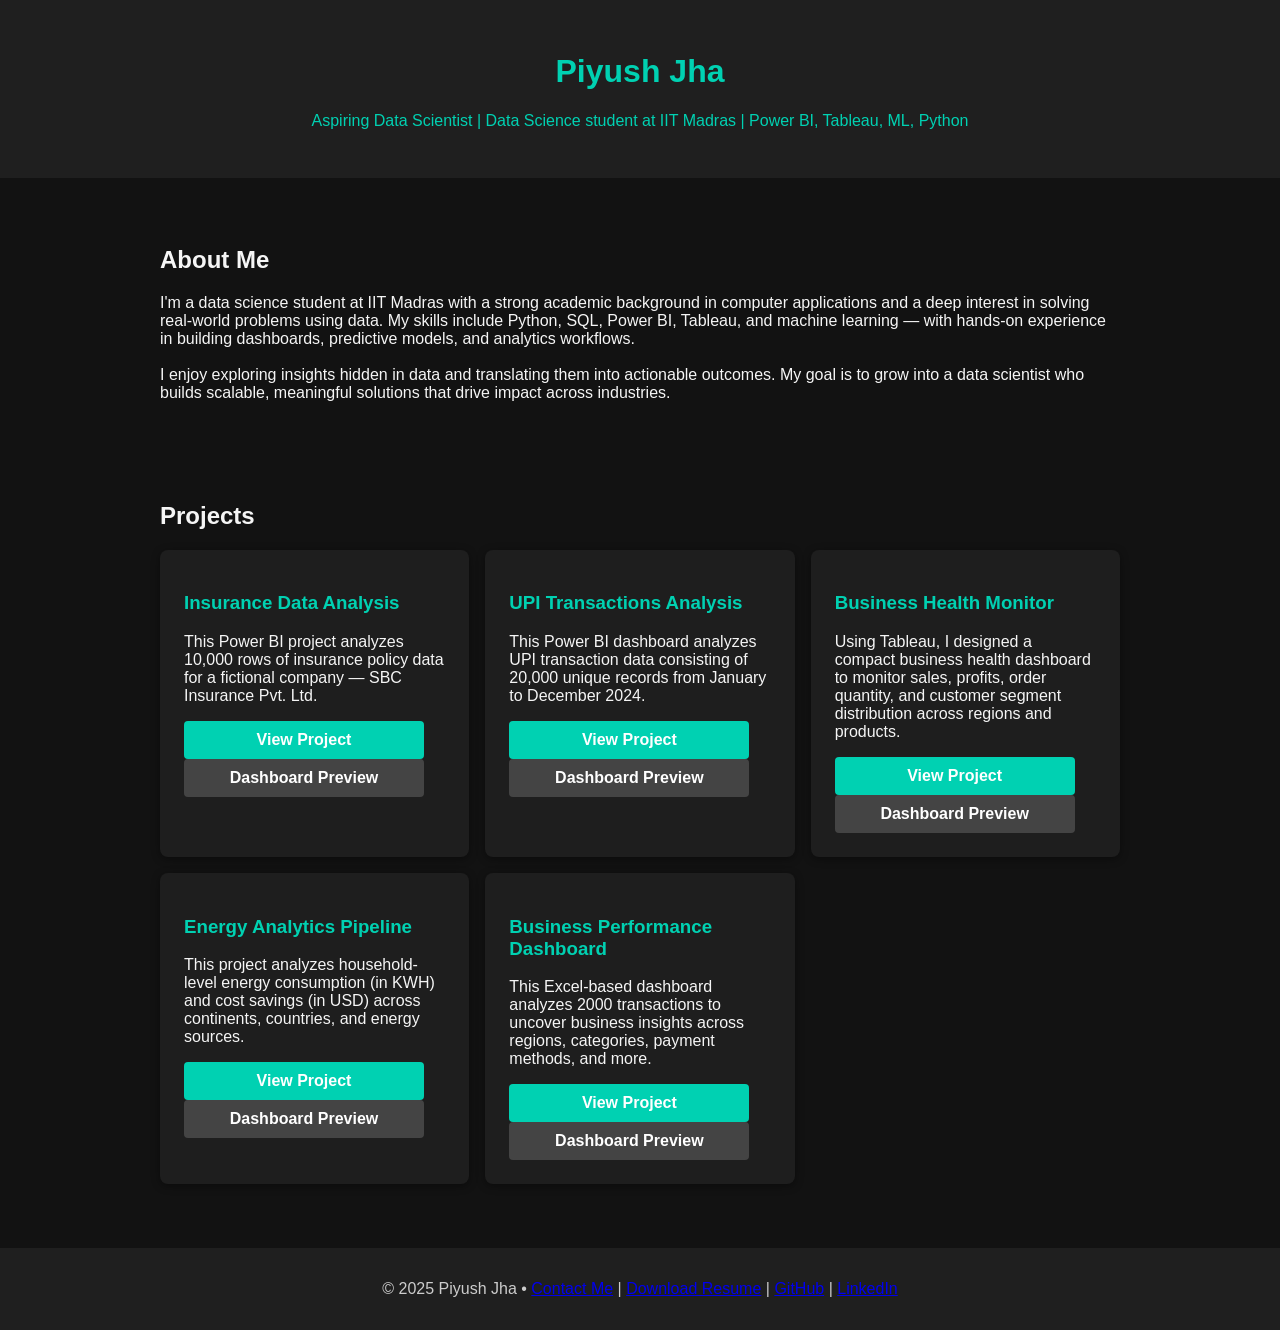
==== index.html @ 1f068566 "Update index.html" ====
<!DOCTYPE html>
<html lang="en">
<head>
  <meta charset="UTF-8" />
  <meta name="viewport" content="width=device-width, initial-scale=1.0" />
  <title>Piyush Jha | Portfolio</title>
  <link rel="stylesheet" href="style.css?v=2" />
</head>
<body>
  <header>
    <h1>Piyush Jha</h1>
    <p>Aspiring Data Scientist | Data Science student at IIT Madras | Power BI, Tableau, ML, Python</p>
  </header>
  <section class="about container">
    <h2>About Me</h2>
    <p>
      I'm a data science student at IIT Madras with a strong academic background in computer applications and a deep interest in solving real-world problems using data. 
      My skills include Python, SQL, Power BI, Tableau, and machine learning — with hands-on experience in building dashboards, predictive models, and analytics workflows.
      <br><br>
      I enjoy exploring insights hidden in data and translating them into actionable outcomes. My goal is to grow into a data scientist who builds scalable, meaningful solutions that drive impact across industries.
    </p>
  </section>
  
  <section class="projects container">
    <h2>Projects</h2>
    <div class="project-grid">
      <div class="project-card">
        <h3>Insurance Data Analysis</h3>
        <p>This Power BI project analyzes 10,000 rows of insurance policy data for a fictional company — SBC Insurance Pvt. Ltd.</p>
        <a href="https://github.com/jhapiyush44/Insurance-Data-Analysis-PowerBI" target="_blank" class="btn">View Project</a>
        <a href="https://github.com/jhapiyush44/Insurance-Data-Analysis-PowerBI/blob/main/Screenshots/Dashboard_Overview.png" target="_blank" class="btn alt">Dashboard Preview</a>
      </div>
      <div class="project-card">
        <h3>UPI Transactions Analysis</h3>
        <p>This Power BI dashboard analyzes UPI transaction data consisting of 20,000 unique records from January to December 2024.</p>
        <a href="https://github.com/jhapiyush44/UPI-Transactions-Analysis-PowerBI" target="_blank" class="btn">View Project</a>
        <a href="https://github.com/jhapiyush44/UPI-Transactions-Analysis-PowerBI/blob/main/Screenshots/Amount_Balance_Overview.png" target="_blank" class="btn alt">Dashboard Preview</a>
      </div>
      <div class="project-card">
        <h3>Business Health Monitor</h3>
        <p>Using Tableau, I designed a compact business health dashboard to monitor sales, profits, order quantity, and customer segment distribution across regions and products.</p>
        <a href="https://github.com/jhapiyush44/Business-Health-Monitor-Tableau" target="_blank" class="btn">View Project</a>
        <a href="https://github.com/jhapiyush44/Business-Health-Monitor-Tableau/blob/main/Screenshots/Dashboard_Overview.png" target="_blank" class="btn alt">Dashboard Preview</a>
      </div>
      <div class="project-card">
        <h3>Energy Analytics Pipeline</h3>
        <p>This project analyzes household-level energy consumption (in KWH) and cost savings (in USD) across continents, countries, and energy sources.</p>
        <a href="https://github.com/jhapiyush44/Energy-Analytics-Pipeline-Tableau-Snowflake-AWS" target="_blank" class="btn">View Project</a>
        <a href="https://github.com/jhapiyush44/Energy-Analytics-Pipeline-Tableau-Snowflake-AWS/blob/main/Screenshots/Dashboard-Overview.png" target="_blank" class="btn alt">Dashboard Preview</a>
      </div>
      <div class="project-card">
        <h3>Business Performance Dashboard</h3>
        <p>This Excel-based dashboard analyzes 2000 transactions to uncover business insights across regions, categories, payment methods, and more.</p>
        <a href="https://github.com/jhapiyush44/Business_Performance_Dashboard_Excel" target="_blank" class="btn">View Project</a>
        <a href="https://github.com/jhapiyush44/Business_Performance_Dashboard_Excel/blob/main/Dashboard_Overview.png" target="_blank" class="btn alt">Dashboard Preview</a>
      </div>
    </div>
  </section>
  
  <footer>
    <p>© 2025 Piyush Jha • <a href="mailto:jhapiyush44@gmail.com">Contact Me</a> | <a href="https://drive.google.com/file/d/1CcBqG_A8KS1nKhReTw-4D3sqn2sOoyC4/view?usp=sharing" target="_blank">Download Resume</a> | <a href="https://github.com/jhapiyush44">GitHub</a> | <a href="https://www.linkedin.com/in/piyush-jha-3904a81a6/">LinkedIn</a></p>
  </footer>
</body>
</html>
---- style.css ----
body {
  font-family: 'Inter', sans-serif;
  margin: 0;
  padding: 0;
  background: #121212;
  color: #f5f5f5;
}

header {
  background: #1f1f1f;
  color: #00d1b2;
  padding: 2rem 1rem;
  text-align: center;
}

.container {
  max-width: 960px;
  margin: auto;
  padding: 1rem;
}

.links a {
  margin: 0 10px;
  color: #00d1b2;
  text-decoration: none;
  font-weight: 600;
}

.about, .projects {
  margin-top: 2rem;
}

.project-grid {
  display: grid;
  grid-template-columns: repeat(auto-fit, minmax(260px, 1fr));
  gap: 1rem;
}

.project-card {
  background: #1e1e1e;
  border-radius: 8px;
  box-shadow: 0 2px 8px rgba(0,0,0,0.4);
  padding: 1.5rem;
  transition: transform 0.2s;
}

.project-card:hover {
  transform: translateY(-5px);
}

.project-card h3 {
  color: #00d1b2;
}

.buttons {
  display: flex;
  flex-direction: column;
  align-items: center;
  justify-content: center;
  width: 100%;
  margin-top: 1rem;
  gap: 10px;
}

.btn {
  display: inline-block;
  background-color: #00d1b2;
  color: #fff;
  padding: 10px 20px;
  border-radius: 4px;
  font-weight: 600;
  text-align: center;
  text-decoration: none;
  transition: background-color 0.3s ease;
  width: 80%;
  max-width: 200px;
}

.btn:hover {
  background-color: #00b39a;
}

.btn.alt {
  background-color: #444;
}

.btn.alt:hover {
  background-color: #666;
}

footer {
  text-align: center;
  padding: 1rem;
  margin-top: 3rem;
  background: #1f1f1f;
  color: #ccc;
}
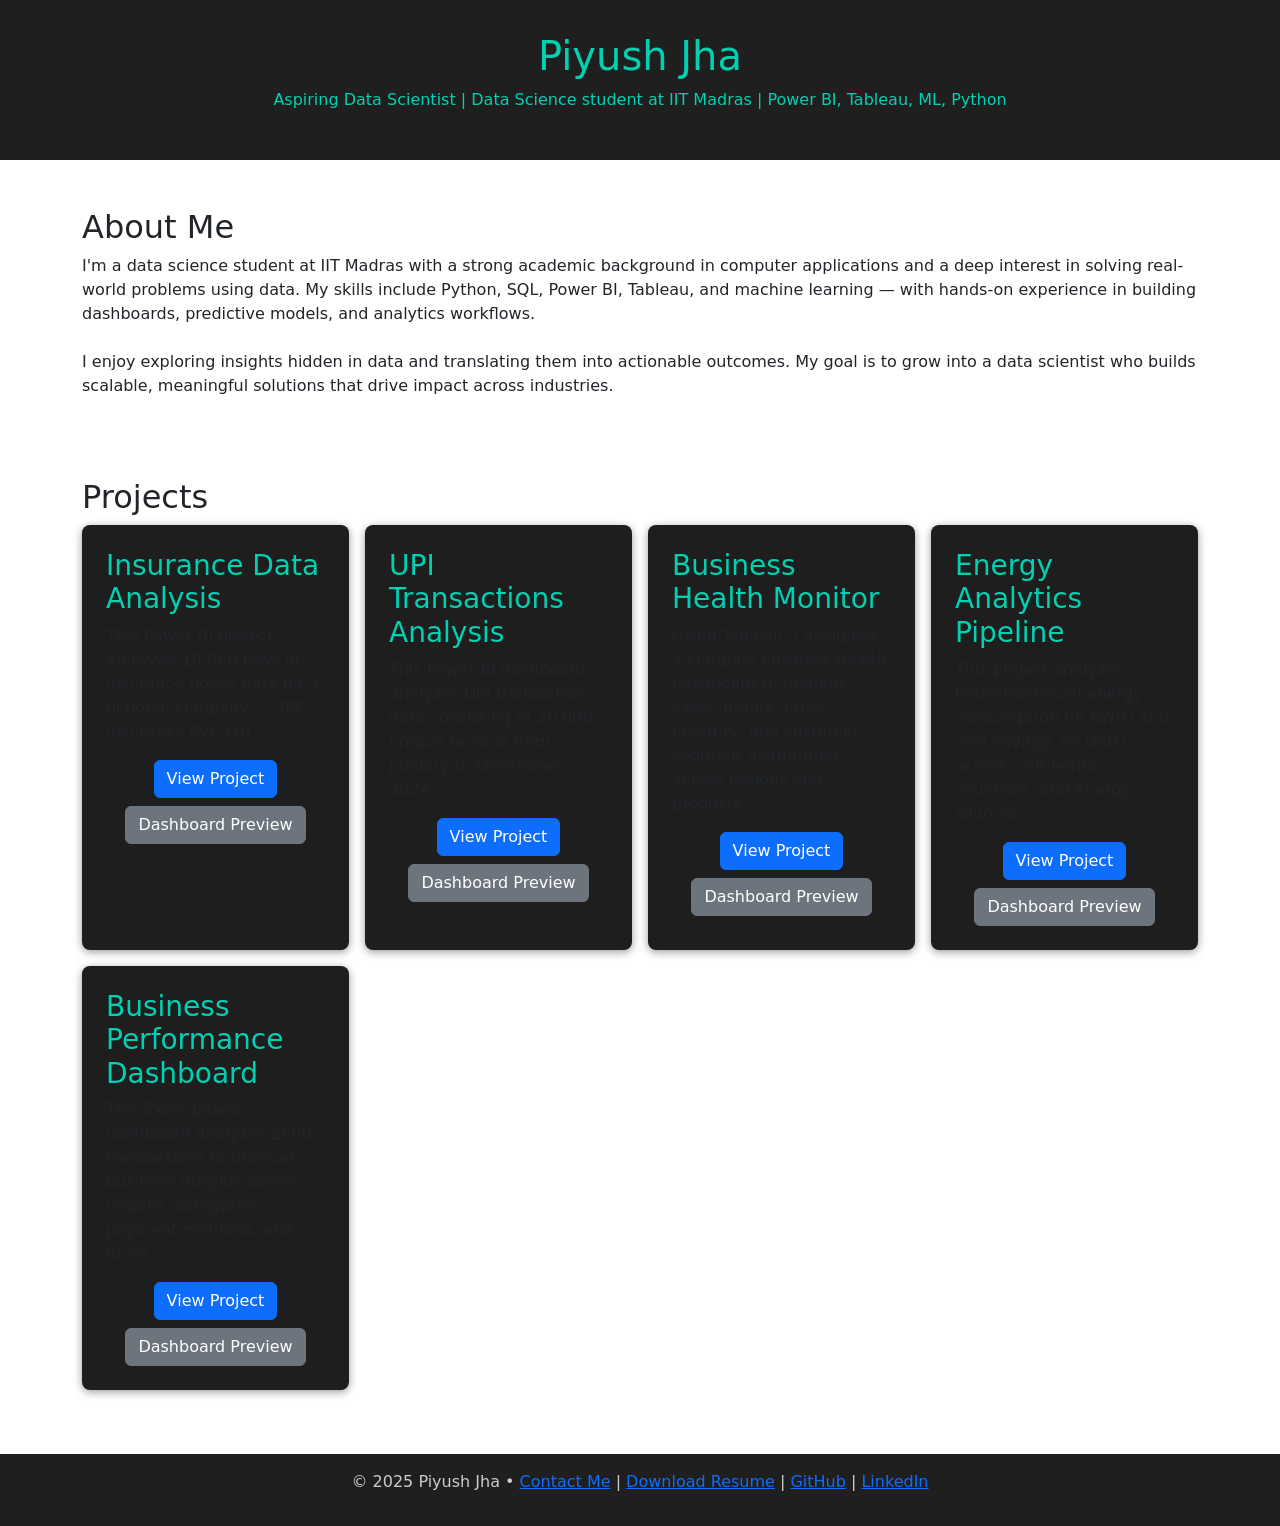
==== commit afed2652: "Update index.html" ====
--- a/index.html
+++ b/index.html
@@ -6,6 +6,7 @@
   <meta name="viewport" content="width=device-width, initial-scale=1.0" />
   <title>Piyush Jha | Portfolio</title>
   <link rel="stylesheet" href="style.css?v=2" />
+  <link href="https://cdn.jsdelivr.net/npm/bootstrap@5.3.0/dist/css/bootstrap.min.css" rel="stylesheet">
 </head>
 <body>
   <header>
@@ -28,32 +29,42 @@
       <div class="project-card">
         <h3>Insurance Data Analysis</h3>
         <p>This Power BI project analyzes 10,000 rows of insurance policy data for a fictional company — SBC Insurance Pvt. Ltd.</p>
-        <a href="https://github.com/jhapiyush44/Insurance-Data-Analysis-PowerBI" target="_blank" class="btn">View Project</a>
-        <a href="https://github.com/jhapiyush44/Insurance-Data-Analysis-PowerBI/blob/main/Screenshots/Dashboard_Overview.png" target="_blank" class="btn alt">Dashboard Preview</a>
+        <div class="buttons d-flex flex-column align-items-center gap-2 mt-3">
+          <a href="https://github.com/jhapiyush44/Insurance-Data-Analysis-PowerBI" target="_blank" class="btn btn-primary">View Project</a>
+          <a href="https://github.com/jhapiyush44/Insurance-Data-Analysis-PowerBI/blob/main/Screenshots/Dashboard_Overview.png" target="_blank" class="btn btn-secondary">Dashboard Preview</a>
+        </div>
       </div>
       <div class="project-card">
         <h3>UPI Transactions Analysis</h3>
         <p>This Power BI dashboard analyzes UPI transaction data consisting of 20,000 unique records from January to December 2024.</p>
-        <a href="https://github.com/jhapiyush44/UPI-Transactions-Analysis-PowerBI" target="_blank" class="btn">View Project</a>
-        <a href="https://github.com/jhapiyush44/UPI-Transactions-Analysis-PowerBI/blob/main/Screenshots/Amount_Balance_Overview.png" target="_blank" class="btn alt">Dashboard Preview</a>
+        <div class="buttons d-flex flex-column align-items-center gap-2 mt-3">
+          <a href="https://github.com/jhapiyush44/UPI-Transactions-Analysis-PowerBI" target="_blank" class="btn btn-primary">View Project</a>
+          <a href="https://github.com/jhapiyush44/UPI-Transactions-Analysis-PowerBI/blob/main/Screenshots/Amount_Balance_Overview.png" target="_blank" class="btn btn-secondary">Dashboard Preview</a>
+        </div>
       </div>
       <div class="project-card">
         <h3>Business Health Monitor</h3>
         <p>Using Tableau, I designed a compact business health dashboard to monitor sales, profits, order quantity, and customer segment distribution across regions and products.</p>
-        <a href="https://github.com/jhapiyush44/Business-Health-Monitor-Tableau" target="_blank" class="btn">View Project</a>
-        <a href="https://github.com/jhapiyush44/Business-Health-Monitor-Tableau/blob/main/Screenshots/Dashboard_Overview.png" target="_blank" class="btn alt">Dashboard Preview</a>
+        <div class="buttons d-flex flex-column align-items-center gap-2 mt-3">
+          <a href="https://github.com/jhapiyush44/Business-Health-Monitor-Tableau" target="_blank" class="btn btn-primary">View Project</a>
+          <a href="https://github.com/jhapiyush44/Business-Health-Monitor-Tableau/blob/main/Screenshots/Dashboard_Overview.png" target="_blank" class="btn btn-secondary">Dashboard Preview</a>
+        </div>
       </div>
       <div class="project-card">
         <h3>Energy Analytics Pipeline</h3>
         <p>This project analyzes household-level energy consumption (in KWH) and cost savings (in USD) across continents, countries, and energy sources.</p>
-        <a href="https://github.com/jhapiyush44/Energy-Analytics-Pipeline-Tableau-Snowflake-AWS" target="_blank" class="btn">View Project</a>
-        <a href="https://github.com/jhapiyush44/Energy-Analytics-Pipeline-Tableau-Snowflake-AWS/blob/main/Screenshots/Dashboard-Overview.png" target="_blank" class="btn alt">Dashboard Preview</a>
+        <div class="buttons d-flex flex-column align-items-center gap-2 mt-3">
+          <a href="https://github.com/jhapiyush44/Energy-Analytics-Pipeline-Tableau-Snowflake-AWS" target="_blank" class="btn btn-primary">View Project</a>
+          <a href="https://github.com/jhapiyush44/Energy-Analytics-Pipeline-Tableau-Snowflake-AWS/blob/main/Screenshots/Dashboard-Overview.png" target="_blank" class="btn btn-secondary">Dashboard Preview</a>
+        </div>
       </div>
       <div class="project-card">
         <h3>Business Performance Dashboard</h3>
         <p>This Excel-based dashboard analyzes 2000 transactions to uncover business insights across regions, categories, payment methods, and more.</p>
-        <a href="https://github.com/jhapiyush44/Business_Performance_Dashboard_Excel" target="_blank" class="btn">View Project</a>
-        <a href="https://github.com/jhapiyush44/Business_Performance_Dashboard_Excel/blob/main/Dashboard_Overview.png" target="_blank" class="btn alt">Dashboard Preview</a>
+        <div class="buttons d-flex flex-column align-items-center gap-2 mt-3">
+          <a href="https://github.com/jhapiyush44/Business_Performance_Dashboard_Excel" target="_blank" class="btn btn-primary">View Project</a>
+          <a href="https://github.com/jhapiyush44/Business_Performance_Dashboard_Excel/blob/main/Dashboard_Overview.png" target="_blank" class="btn btn-secondary">Dashboard Preview</a>
+        </div>
       </div>
     </div>
   </section>
--- a/style.css
+++ b/style.css
@@ -57,9 +57,8 @@
   flex-direction: column;
   align-items: center;
   justify-content: center;
-  width: 100%;
   margin-top: 1rem;
-  gap: 10px;
+  gap: 12px;
 }
 
 .btn {
@@ -72,8 +71,7 @@
   text-align: center;
   text-decoration: none;
   transition: background-color 0.3s ease;
-  width: 80%;
-  max-width: 200px;
+  margin: 0 auto;
 }
 
 .btn:hover {
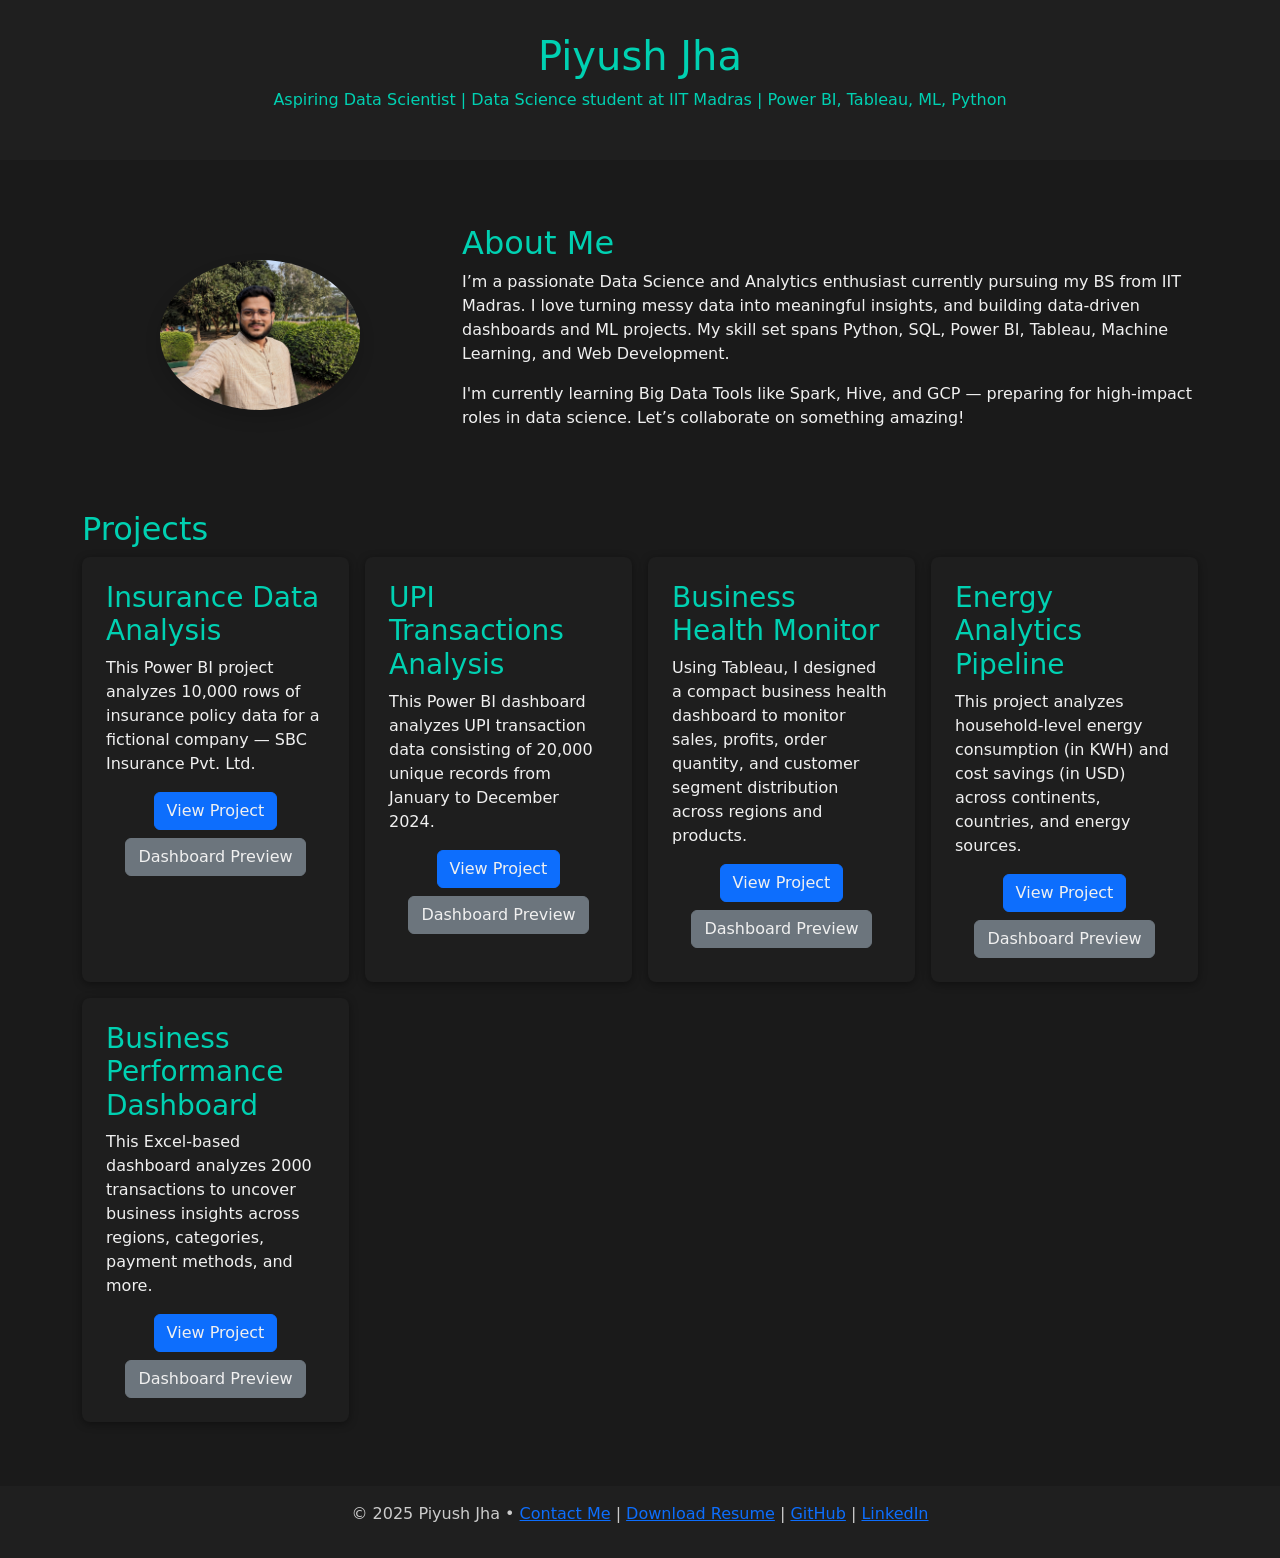
==== commit 084f63d6: "Update index.html Adding Profile Pic" ====
--- a/index.html
+++ b/index.html
@@ -13,15 +13,25 @@
     <h1>Piyush Jha</h1>
     <p>Aspiring Data Scientist | Data Science student at IIT Madras | Power BI, Tableau, ML, Python</p>
   </header>
-  <section class="about container">
-    <h2>About Me</h2>
-    <p>
-      I'm a data science student at IIT Madras with a strong academic background in computer applications and a deep interest in solving real-world problems using data. 
-      My skills include Python, SQL, Power BI, Tableau, and machine learning — with hands-on experience in building dashboards, predictive models, and analytics workflows.
-      <br><br>
-      I enjoy exploring insights hidden in data and translating them into actionable outcomes. My goal is to grow into a data scientist who builds scalable, meaningful solutions that drive impact across industries.
-    </p>
-  </section>
+  <section class="about container mt-5">
+  <div class="row align-items-center">
+    <div class="col-md-4 text-center mb-4 mb-md-0">
+      <img src="Profile.jpg" alt="Piyush Jha" class="img-fluid rounded-circle shadow" width="200" height="200">
+    </div>
+    <div class="col-md-8">
+      <h2>About Me</h2>
+      <p>
+        I’m a passionate Data Science and Analytics enthusiast currently pursuing my BS from IIT Madras.
+        I love turning messy data into meaningful insights, and building data-driven dashboards and ML projects.
+        My skill set spans Python, SQL, Power BI, Tableau, Machine Learning, and Web Development.
+      </p>
+      <p>
+        I'm currently learning Big Data Tools like Spark, Hive, and GCP — preparing for high-impact roles in data science.
+        Let’s collaborate on something amazing!
+      </p>
+    </div>
+  </div>
+</section>
   
   <section class="projects container">
     <h2>Projects</h2>
--- a/style.css
+++ b/style.css
@@ -2,7 +2,7 @@
   font-family: 'Inter', sans-serif;
   margin: 0;
   padding: 0;
-  background: #121212;
+  background: #1a1a1a !important;
   color: #f5f5f5;
 }
 
@@ -11,6 +11,16 @@
   color: #00d1b2;
   padding: 2rem 1rem;
   text-align: center;
+}
+
+.projects h2,
+.about h2,
+.projects h3 {
+  color: #00d1b2;
+}
+
+.about p {
+  color: #f0f0f0;
 }
 
 .container {
@@ -50,6 +60,11 @@
 
 .project-card h3 {
   color: #00d1b2;
+}
+
+.project-card p,
+.project-card a {
+  color: #f0f0f0;
 }
 
 .buttons {
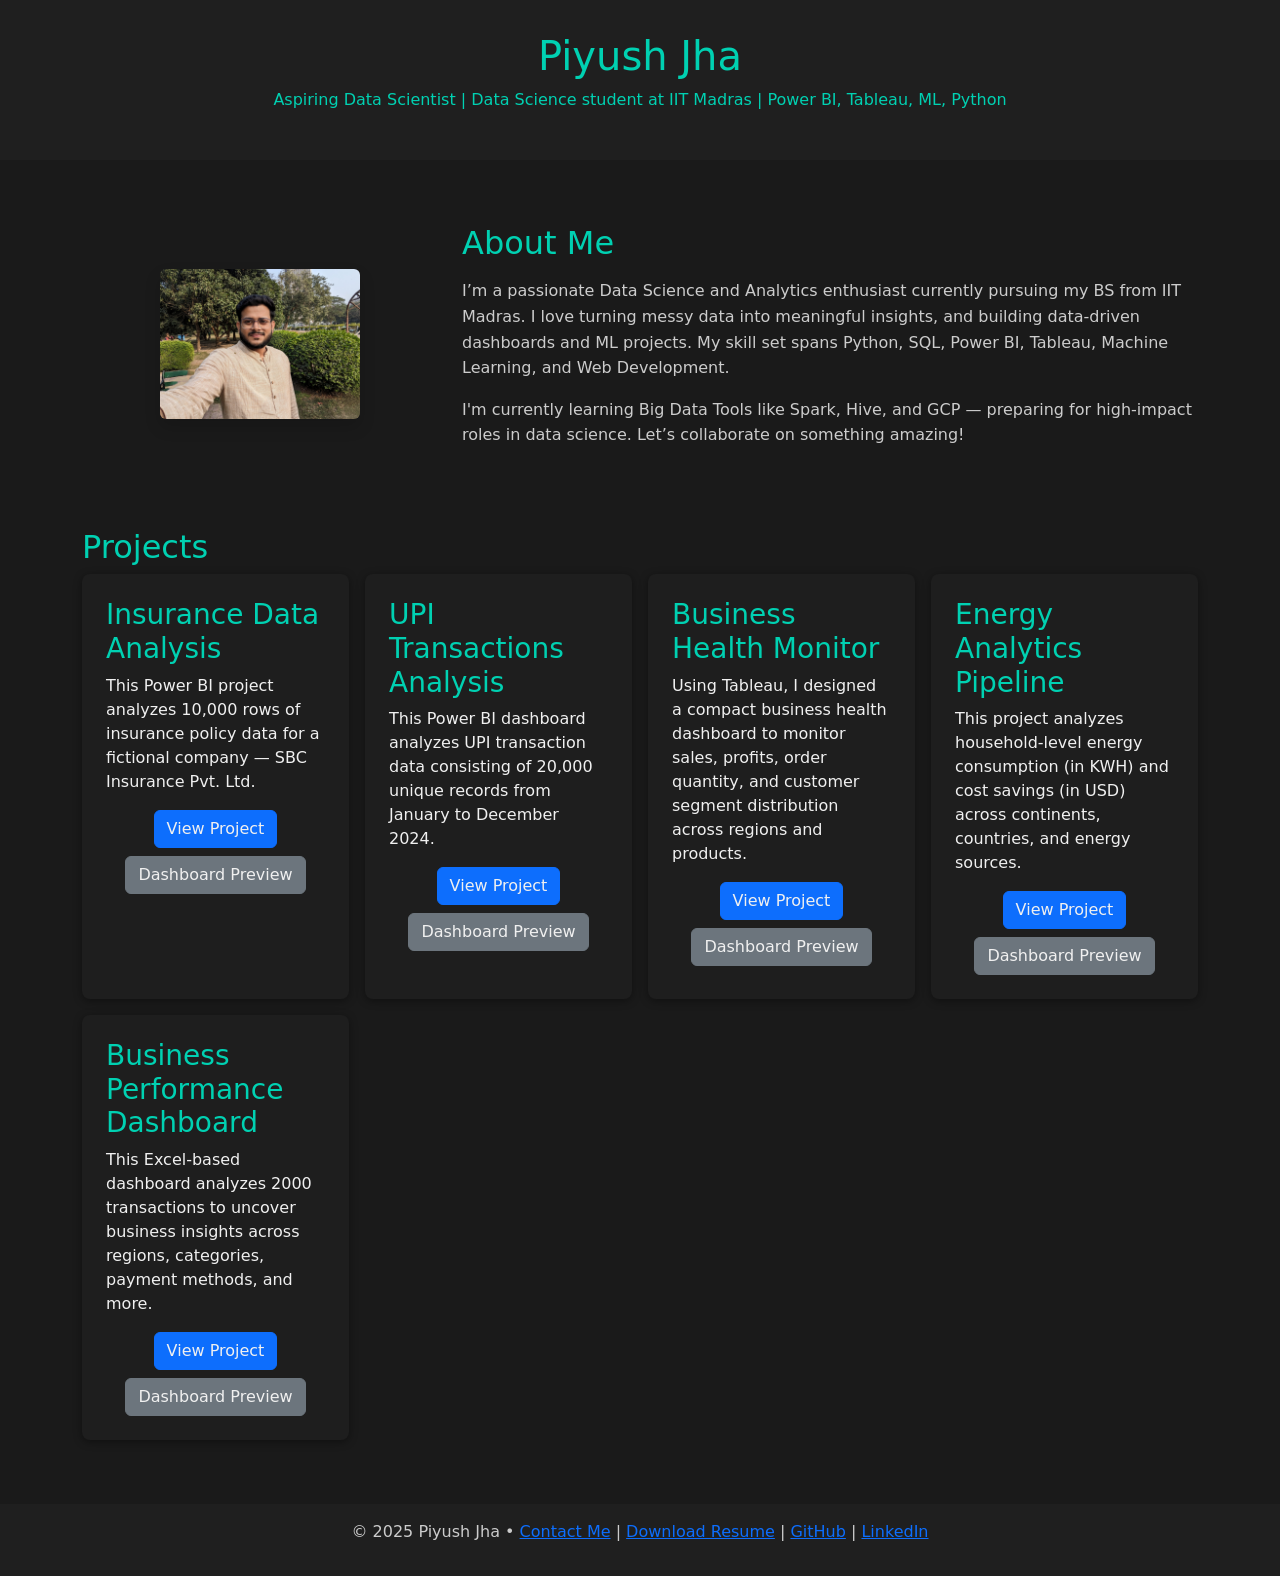
==== commit 44076e3a: "Update index.html" ====
--- a/index.html
+++ b/index.html
@@ -16,7 +16,7 @@
   <section class="about container mt-5">
   <div class="row align-items-center">
     <div class="col-md-4 text-center mb-4 mb-md-0">
-      <img src="Profile.jpg" alt="Piyush Jha" class="img-fluid rounded-circle shadow" width="200" height="200">
+      <img src="Profile.jpg" alt="Piyush Jha" class="img-fluid rounded shadow" width="200" height="200">
     </div>
     <div class="col-md-8">
       <h2>About Me</h2>
--- a/style.css
+++ b/style.css
@@ -14,13 +14,26 @@
 }
 
 .projects h2,
-.about h2,
 .projects h3 {
   color: #00d1b2;
 }
 
+.about {
+  color: #f0f0f0;
+}
+
+.about h2 {
+  color: #00d1b2;
+  margin-bottom: 1rem;
+}
+
 .about p {
-  color: #f0f0f0;
+  line-height: 1.6;
+  color: #ccc;
+}
+
+img.rounded-circle {
+  border: 3px solid #00d1b2;
 }
 
 .container {
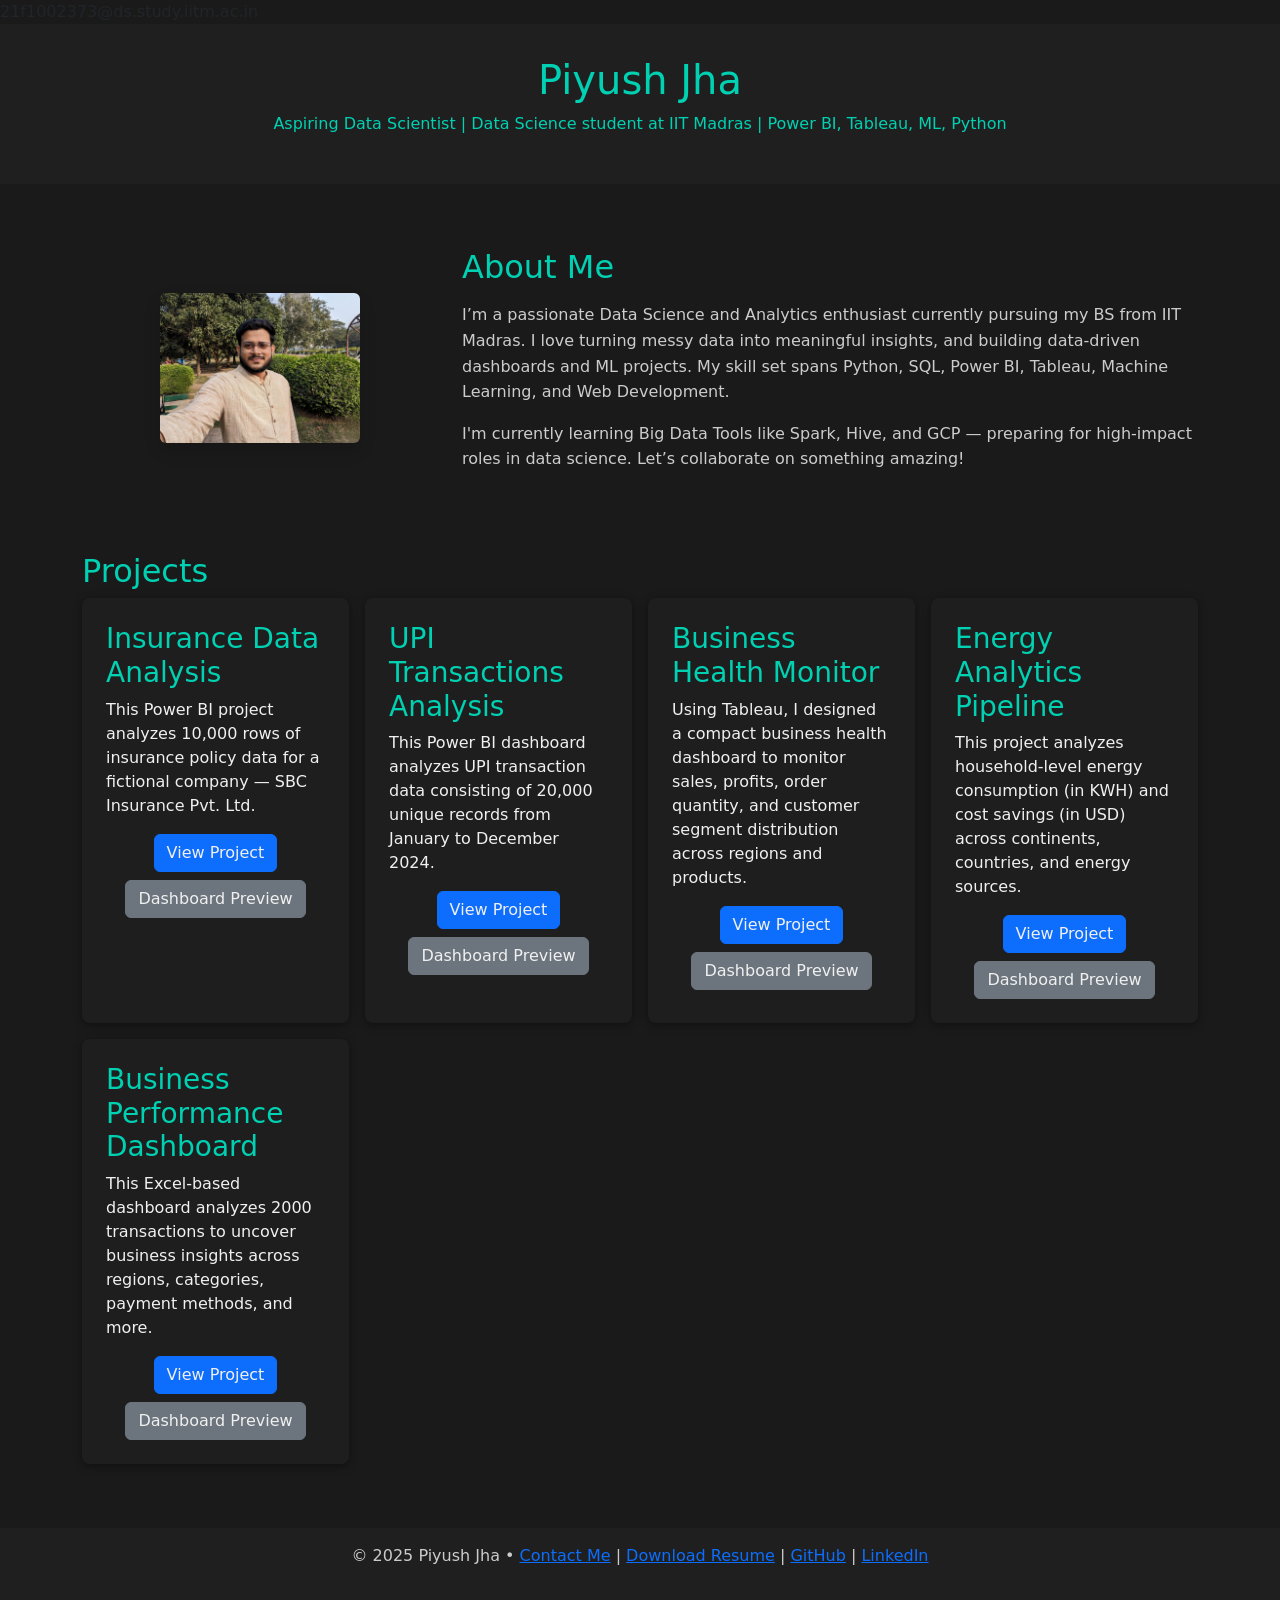
==== commit e18ec5dc: "Update index.html" ====
--- a/index.html
+++ b/index.html
@@ -1,5 +1,6 @@
 
 <!DOCTYPE html>
+<!--email_off-->21f1002373@ds.study.iitm.ac.in<!--/email_off-->
 <html lang="en">
 <head>
   <meta charset="UTF-8" />
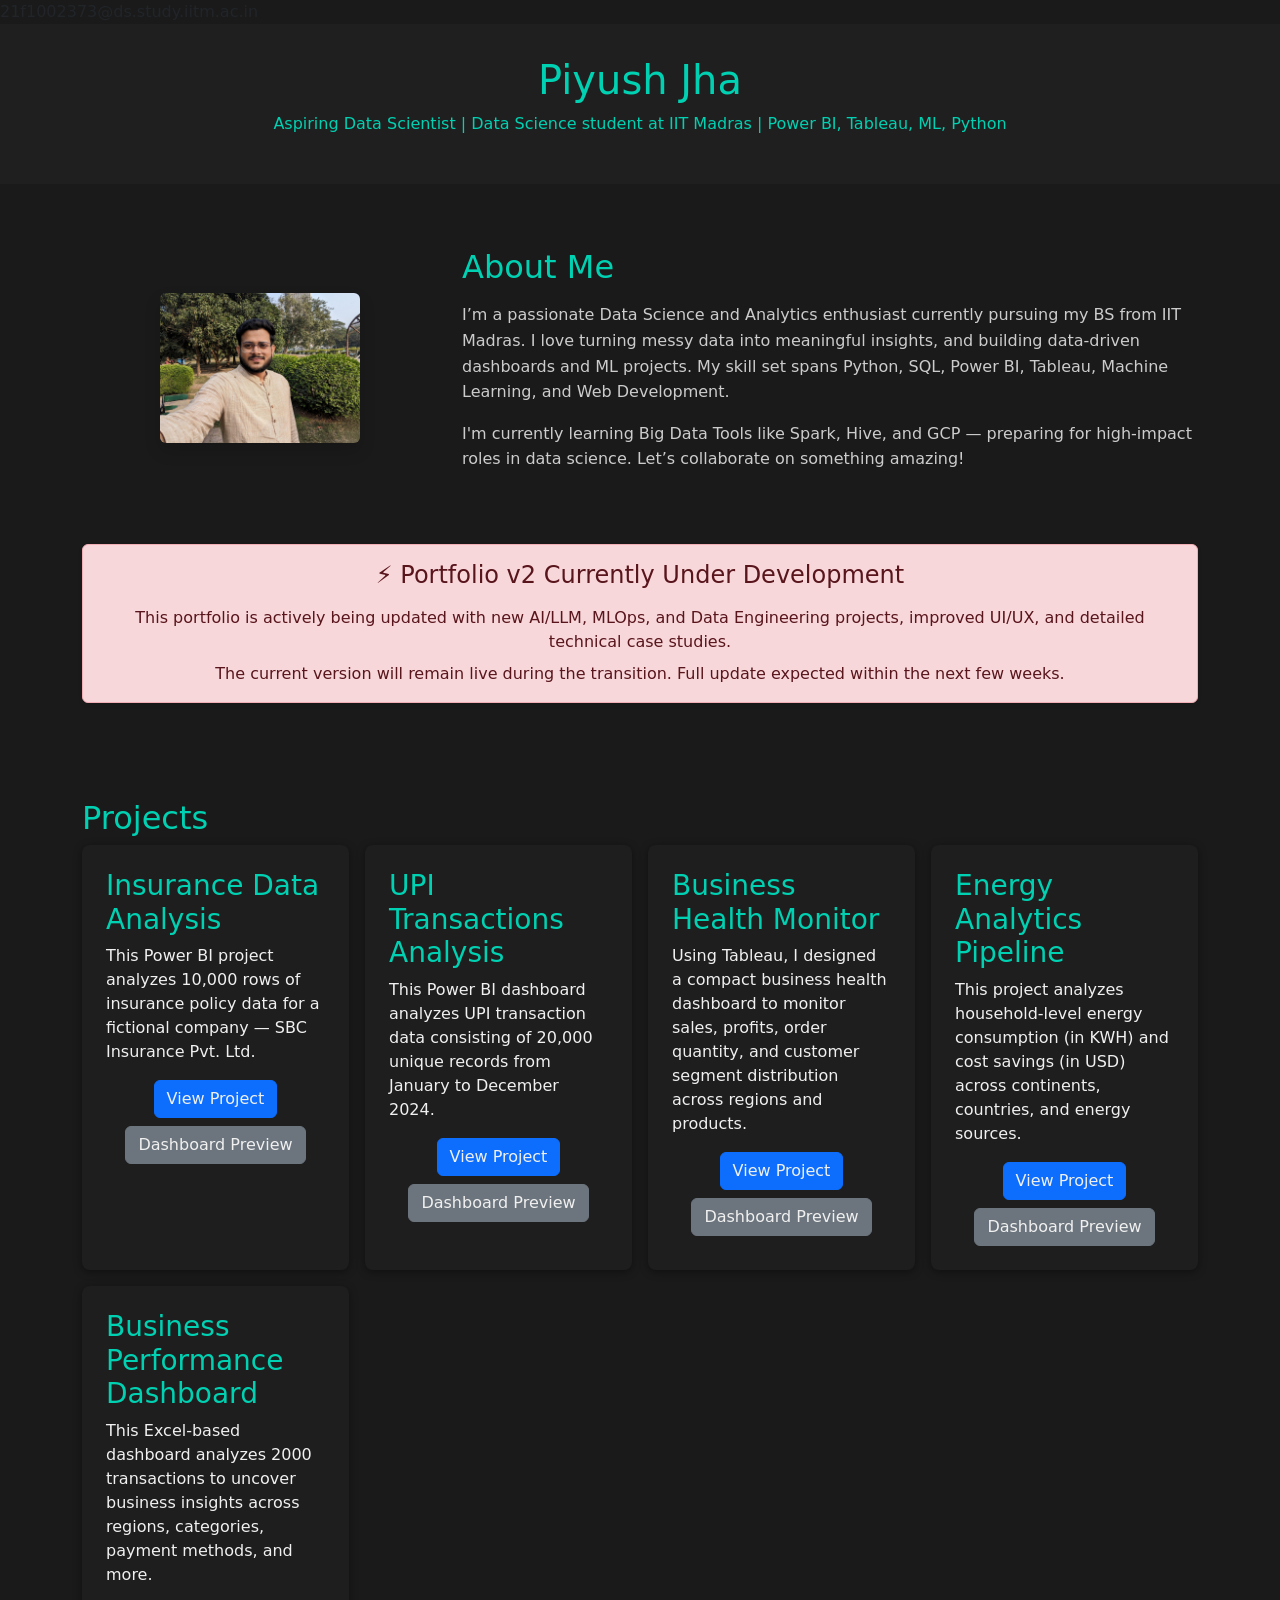
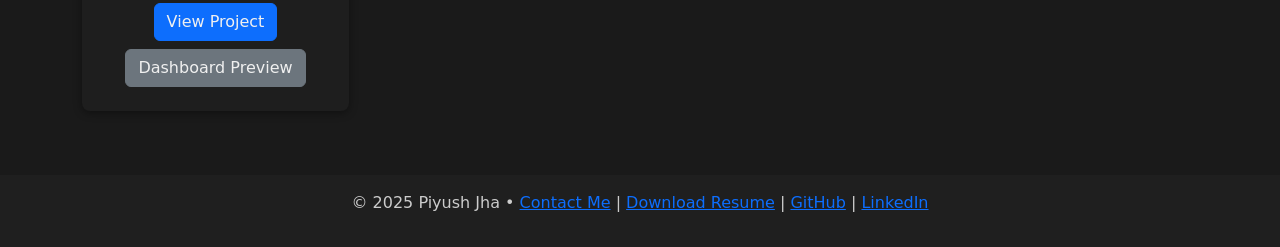
==== commit 64e3d3a0: "Add development alert section to index.html Added alert section indicating portfolio is under develo" ====
--- a/index.html
+++ b/index.html
@@ -33,6 +33,23 @@
     </div>
   </div>
 </section>
+
+<section class="container mt-4 mb-5">
+  <div class="alert alert-danger text-center shadow-sm" role="alert">
+    <h4 class="mb-3">⚡ Portfolio v2 Currently Under Development</h4>
+
+    <p class="mb-2">
+      This portfolio is actively being updated with new AI/LLM, MLOps, and Data Engineering projects,
+      improved UI/UX, and detailed technical case studies.
+    </p>
+
+    <p class="mb-0">
+      The current version will remain live during the transition.
+      Full update expected within the next few weeks.
+    </p>
+  </div>
+</section>
+
   
   <section class="projects container">
     <h2>Projects</h2>
@@ -41,7 +58,7 @@
         <h3>Insurance Data Analysis</h3>
         <p>This Power BI project analyzes 10,000 rows of insurance policy data for a fictional company — SBC Insurance Pvt. Ltd.</p>
         <div class="buttons d-flex flex-column align-items-center gap-2 mt-3">
-          <a href="https://github.com/jhapiyush44/Insurance-Data-Analysis-PowerBI" target="_blank" class="btn btn-primary">View Project</a>
+          <a href="projects/insurance.html" target="_blank" class="btn btn-primary">View Project</a>
           <a href="https://github.com/jhapiyush44/Insurance-Data-Analysis-PowerBI/blob/main/Screenshots/Dashboard_Overview.png" target="_blank" class="btn btn-secondary">Dashboard Preview</a>
         </div>
       </div>
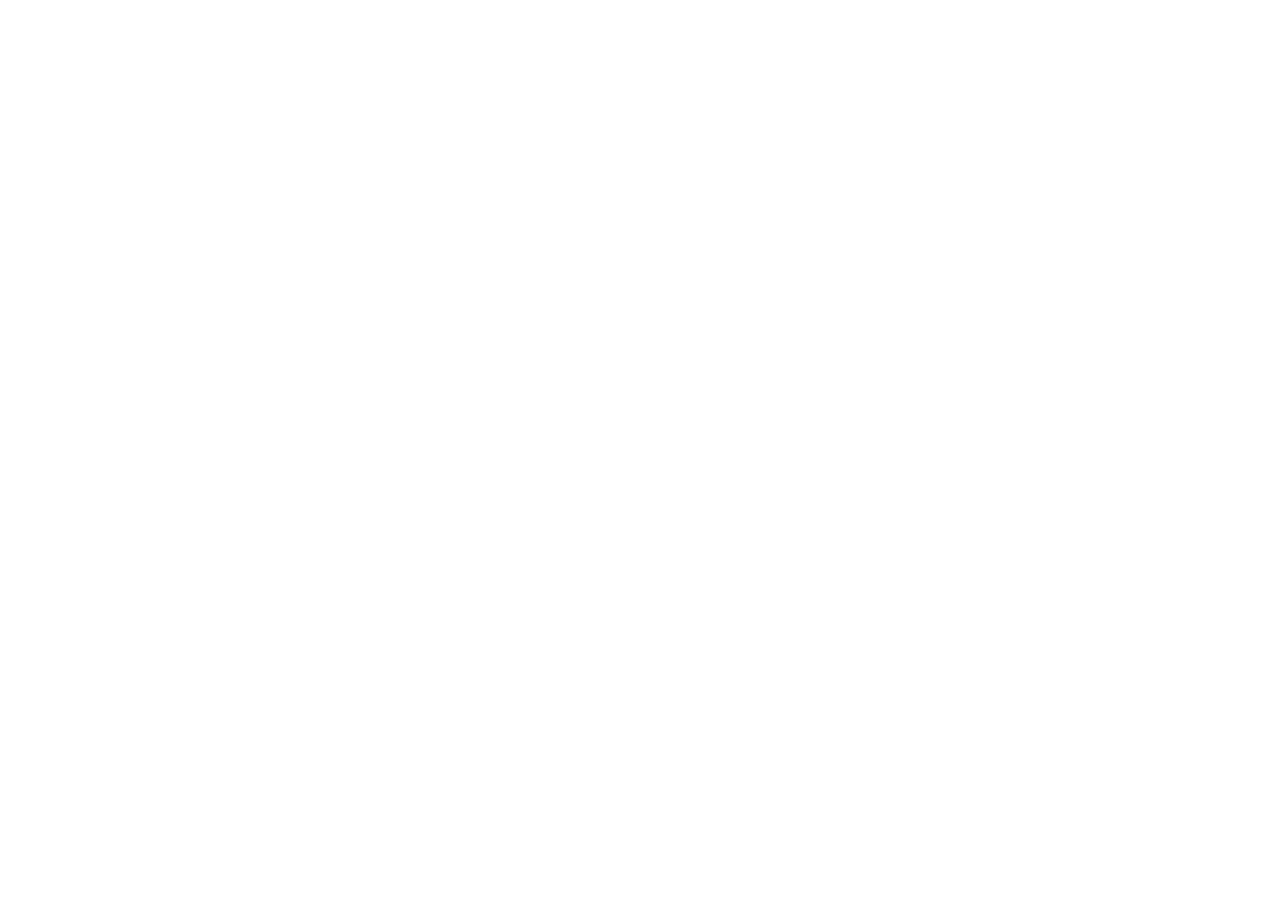
==== commit c72628bf: "Update index.html for portfolio redirection Redirects to the new portfolio site and updates the titl" ====
--- a/index.html
+++ b/index.html
@@ -1,104 +1,21 @@
+<!DOCTYPE html>
+<html>
+<head>
+    <title>Portfolio Moved</title>
 
-<!DOCTYPE html>
-<!--email_off-->21f1002373@ds.study.iitm.ac.in<!--/email_off-->
-<html lang="en">
-<head>
-  <meta charset="UTF-8" />
-  <meta name="viewport" content="width=device-width, initial-scale=1.0" />
-  <title>Piyush Jha | Portfolio</title>
-  <link rel="stylesheet" href="style.css?v=2" />
-  <link href="https://cdn.jsdelivr.net/npm/bootstrap@5.3.0/dist/css/bootstrap.min.css" rel="stylesheet">
+    <meta http-equiv="refresh" content="0; url=https://piyushjha-ai.vercel.app/">
+
+    <script>
+        window.location.replace("https://piyushjha-ai.vercel.app/");
+    </script>
 </head>
+
 <body>
-  <header>
-    <h1>Piyush Jha</h1>
-    <p>Aspiring Data Scientist | Data Science student at IIT Madras | Power BI, Tableau, ML, Python</p>
-  </header>
-  <section class="about container mt-5">
-  <div class="row align-items-center">
-    <div class="col-md-4 text-center mb-4 mb-md-0">
-      <img src="Profile.jpg" alt="Piyush Jha" class="img-fluid rounded shadow" width="200" height="200">
-    </div>
-    <div class="col-md-8">
-      <h2>About Me</h2>
-      <p>
-        I’m a passionate Data Science and Analytics enthusiast currently pursuing my BS from IIT Madras.
-        I love turning messy data into meaningful insights, and building data-driven dashboards and ML projects.
-        My skill set spans Python, SQL, Power BI, Tableau, Machine Learning, and Web Development.
-      </p>
-      <p>
-        I'm currently learning Big Data Tools like Spark, Hive, and GCP — preparing for high-impact roles in data science.
-        Let’s collaborate on something amazing!
-      </p>
-    </div>
-  </div>
-</section>
-
-<section class="container mt-4 mb-5">
-  <div class="alert alert-danger text-center shadow-sm" role="alert">
-    <h4 class="mb-3">⚡ Portfolio v2 Currently Under Development</h4>
-
-    <p class="mb-2">
-      This portfolio is actively being updated with new AI/LLM, MLOps, and Data Engineering projects,
-      improved UI/UX, and detailed technical case studies.
+    <p>
+        Redirecting to my new portfolio...
+        <a href="https://piyushjha-ai.vercel.app/">
+            Click here if you are not redirected.
+        </a>
     </p>
-
-    <p class="mb-0">
-      The current version will remain live during the transition.
-      Full update expected within the next few weeks.
-    </p>
-  </div>
-</section>
-
-  
-  <section class="projects container">
-    <h2>Projects</h2>
-    <div class="project-grid">
-      <div class="project-card">
-        <h3>Insurance Data Analysis</h3>
-        <p>This Power BI project analyzes 10,000 rows of insurance policy data for a fictional company — SBC Insurance Pvt. Ltd.</p>
-        <div class="buttons d-flex flex-column align-items-center gap-2 mt-3">
-          <a href="projects/insurance.html" target="_blank" class="btn btn-primary">View Project</a>
-          <a href="https://github.com/jhapiyush44/Insurance-Data-Analysis-PowerBI/blob/main/Screenshots/Dashboard_Overview.png" target="_blank" class="btn btn-secondary">Dashboard Preview</a>
-        </div>
-      </div>
-      <div class="project-card">
-        <h3>UPI Transactions Analysis</h3>
-        <p>This Power BI dashboard analyzes UPI transaction data consisting of 20,000 unique records from January to December 2024.</p>
-        <div class="buttons d-flex flex-column align-items-center gap-2 mt-3">
-          <a href="https://github.com/jhapiyush44/UPI-Transactions-Analysis-PowerBI" target="_blank" class="btn btn-primary">View Project</a>
-          <a href="https://github.com/jhapiyush44/UPI-Transactions-Analysis-PowerBI/blob/main/Screenshots/Amount_Balance_Overview.png" target="_blank" class="btn btn-secondary">Dashboard Preview</a>
-        </div>
-      </div>
-      <div class="project-card">
-        <h3>Business Health Monitor</h3>
-        <p>Using Tableau, I designed a compact business health dashboard to monitor sales, profits, order quantity, and customer segment distribution across regions and products.</p>
-        <div class="buttons d-flex flex-column align-items-center gap-2 mt-3">
-          <a href="https://github.com/jhapiyush44/Business-Health-Monitor-Tableau" target="_blank" class="btn btn-primary">View Project</a>
-          <a href="https://github.com/jhapiyush44/Business-Health-Monitor-Tableau/blob/main/Screenshots/Dashboard_Overview.png" target="_blank" class="btn btn-secondary">Dashboard Preview</a>
-        </div>
-      </div>
-      <div class="project-card">
-        <h3>Energy Analytics Pipeline</h3>
-        <p>This project analyzes household-level energy consumption (in KWH) and cost savings (in USD) across continents, countries, and energy sources.</p>
-        <div class="buttons d-flex flex-column align-items-center gap-2 mt-3">
-          <a href="https://github.com/jhapiyush44/Energy-Analytics-Pipeline-Tableau-Snowflake-AWS" target="_blank" class="btn btn-primary">View Project</a>
-          <a href="https://github.com/jhapiyush44/Energy-Analytics-Pipeline-Tableau-Snowflake-AWS/blob/main/Screenshots/Dashboard-Overview.png" target="_blank" class="btn btn-secondary">Dashboard Preview</a>
-        </div>
-      </div>
-      <div class="project-card">
-        <h3>Business Performance Dashboard</h3>
-        <p>This Excel-based dashboard analyzes 2000 transactions to uncover business insights across regions, categories, payment methods, and more.</p>
-        <div class="buttons d-flex flex-column align-items-center gap-2 mt-3">
-          <a href="https://github.com/jhapiyush44/Business_Performance_Dashboard_Excel" target="_blank" class="btn btn-primary">View Project</a>
-          <a href="https://github.com/jhapiyush44/Business_Performance_Dashboard_Excel/blob/main/Dashboard_Overview.png" target="_blank" class="btn btn-secondary">Dashboard Preview</a>
-        </div>
-      </div>
-    </div>
-  </section>
-  
-  <footer>
-    <p>© 2025 Piyush Jha • <a href="mailto:jhapiyush44@gmail.com">Contact Me</a> | <a href="https://drive.google.com/file/d/1CcBqG_A8KS1nKhReTw-4D3sqn2sOoyC4/view?usp=sharing" target="_blank">Download Resume</a> | <a href="https://github.com/jhapiyush44">GitHub</a> | <a href="https://www.linkedin.com/in/piyush-jha-3904a81a6/">LinkedIn</a></p>
-  </footer>
 </body>
 </html>
